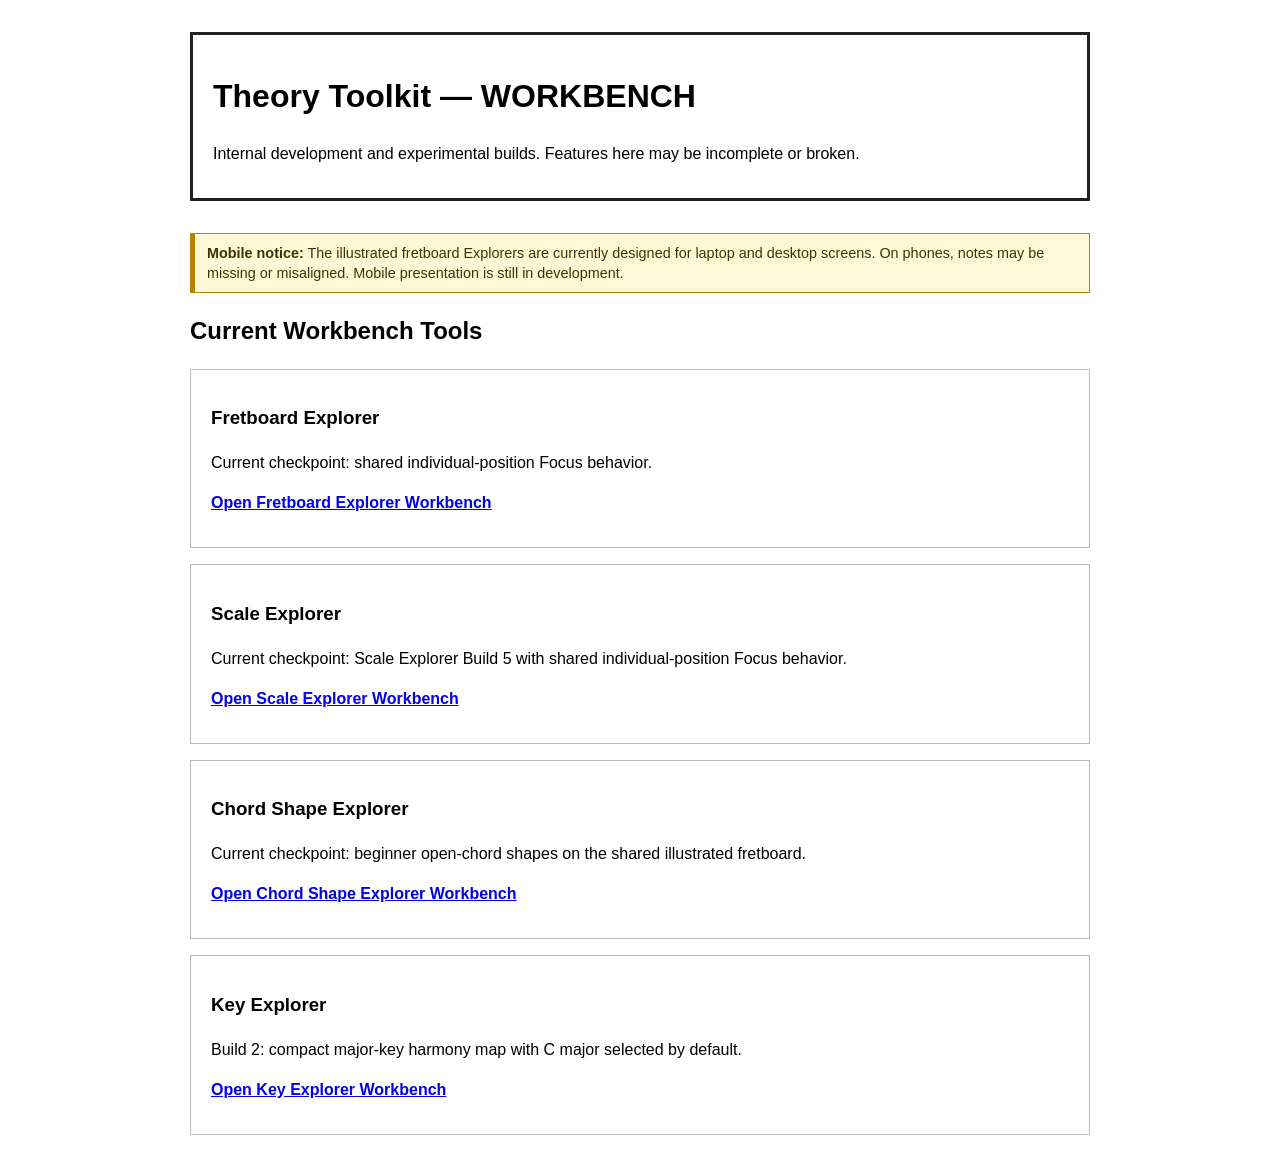
==== index.html @ bdc7e0fc "Add prominent mobile fretboard notice" ====
<!doctype html>
<html lang="en">
<head>
  <meta charset="utf-8">
  <meta name="viewport" content="width=device-width, initial-scale=1">
  <title>Theory Toolkit — Workbench</title>
  <style>
    body { font-family: sans-serif; max-width: 900px; margin: 2rem auto; padding: 0 1rem; line-height: 1.5; }
    .banner { border: 3px solid #222; padding: 1rem 1.25rem; margin-bottom: 2rem; }
    .tool { border: 1px solid #bbb; padding: 1rem 1.25rem; margin: 1rem 0; }
    a { font-weight: bold; }
  </style>
  <link rel="stylesheet" href="src/ui/mobile-support-notice.css">
</head>
<body>
  <div class="banner">
    <h1>Theory Toolkit — WORKBENCH</h1>
    <p>Internal development and experimental builds. Features here may be incomplete or broken.</p>
  </div>

  <aside class="mobile-support-notice" role="note"><strong>Mobile notice:</strong> The illustrated fretboard Explorers are currently designed for laptop and desktop screens. On phones, notes may be missing or misaligned. Mobile presentation is still in development.</aside>

  <h2>Current Workbench Tools</h2>
  <div class="tool">
    <h3>Fretboard Explorer</h3>
    <p>Current checkpoint: shared individual-position Focus behavior.</p>
    <p><a href="fretboard-explorer.html">Open Fretboard Explorer Workbench</a></p>
  </div>
  <div class="tool">
    <h3>Scale Explorer</h3>
    <p>Current checkpoint: Scale Explorer Build 5 with shared individual-position Focus behavior.</p>
    <p><a href="scale-explorer.html">Open Scale Explorer Workbench</a></p>
  </div>
  <div class="tool">
    <h3>Chord Shape Explorer</h3>
    <p>Current checkpoint: beginner open-chord shapes on the shared illustrated fretboard.</p>
    <p><a href="chord-shape-explorer.html">Open Chord Shape Explorer Workbench</a></p>
  </div>
  <div class="tool">
    <h3>Key Explorer</h3>
    <p>Build 2: compact major-key harmony map with C major selected by default.</p>
    <p><a href="key-explorer.html">Open Key Explorer Workbench</a></p>
  </div>
</body>
</html>
---- src/ui/mobile-support-notice.css ----
.mobile-support-notice {
  margin: .7rem 0 1rem;
  padding: .55rem .75rem;
  border: 1px solid #b88300;
  border-left: 5px solid #b88300;
  background: #fff7d6;
  color: #3f3300;
  font-size: .9rem;
  line-height: 1.4;
}

.mobile-support-notice strong {
  display: inline;
}

@media (max-width: 760px) {
  .mobile-support-notice {
    margin: .75rem 0 1rem;
    padding: .8rem;
    border-width: 2px 2px 2px 6px;
    background: #fff0ae;
    font-size: 1rem;
  }

  .mobile-support-notice strong {
    display: block;
    margin-bottom: .25rem;
  }
}
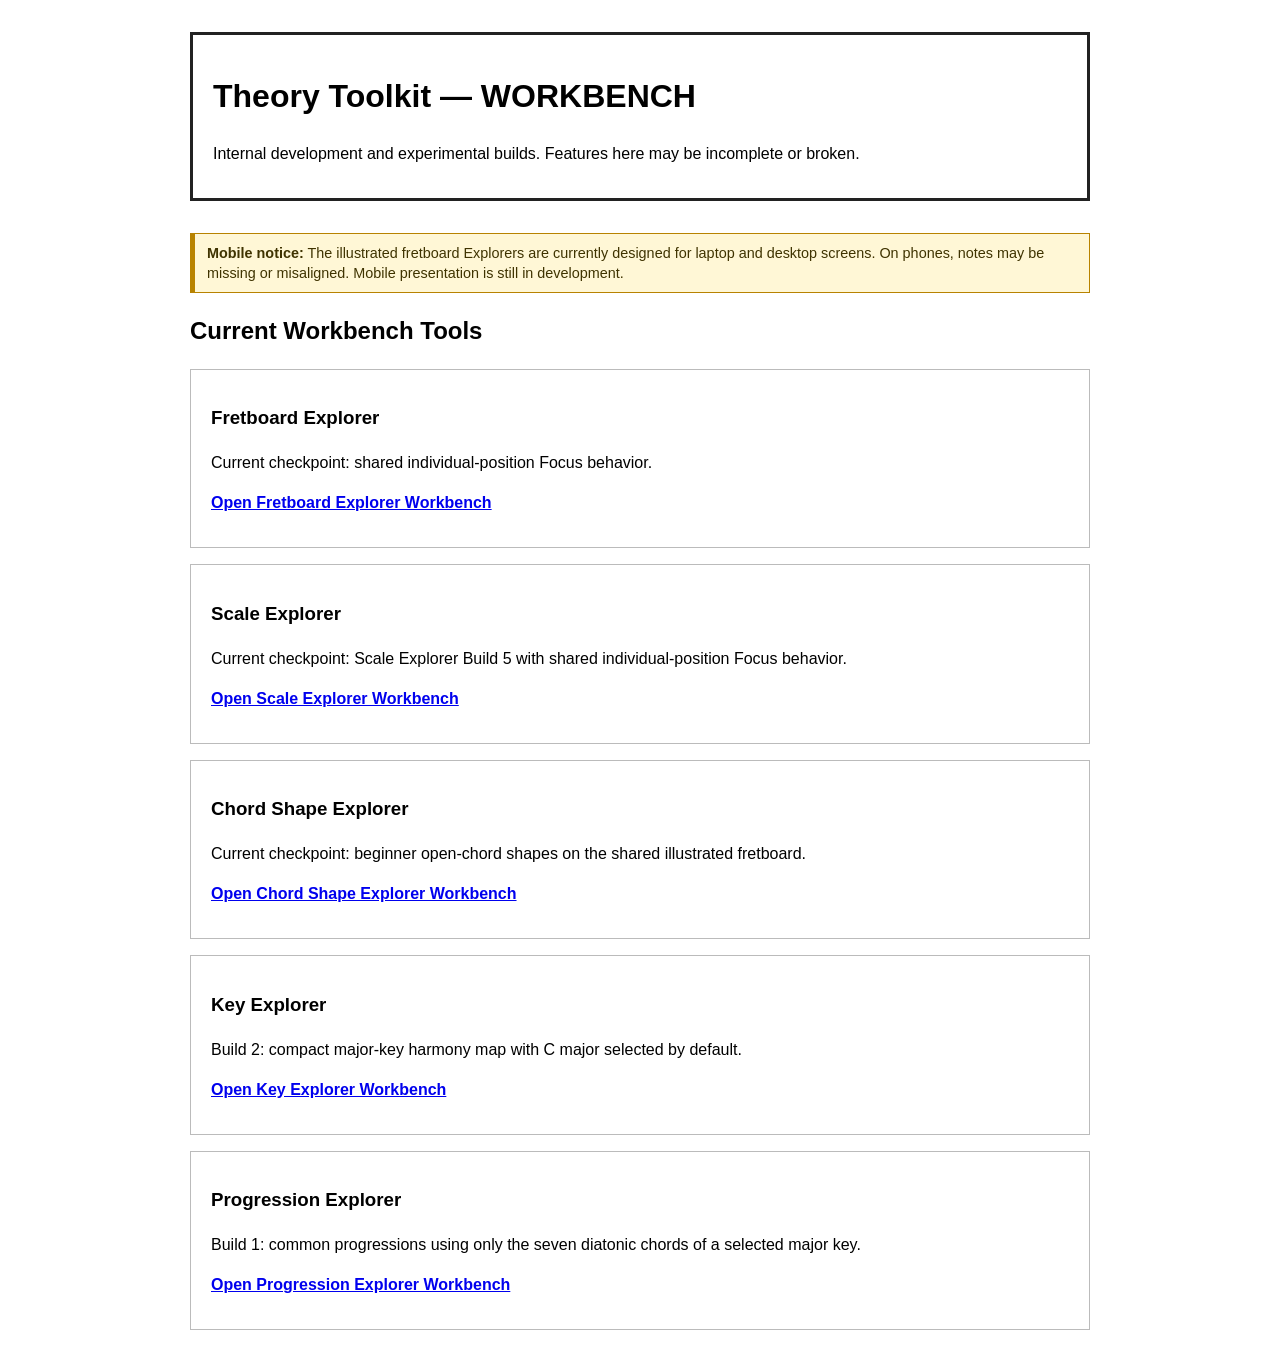
==== commit bd67474e: "Link Progression Explorer from workbench" ====
--- a/index.html
+++ b/index.html
@@ -41,5 +41,10 @@
     <p>Build 2: compact major-key harmony map with C major selected by default.</p>
     <p><a href="key-explorer.html">Open Key Explorer Workbench</a></p>
   </div>
+  <div class="tool">
+    <h3>Progression Explorer</h3>
+    <p>Build 1: common progressions using only the seven diatonic chords of a selected major key.</p>
+    <p><a href="progression-explorer.html">Open Progression Explorer Workbench</a></p>
+  </div>
 </body>
 </html>
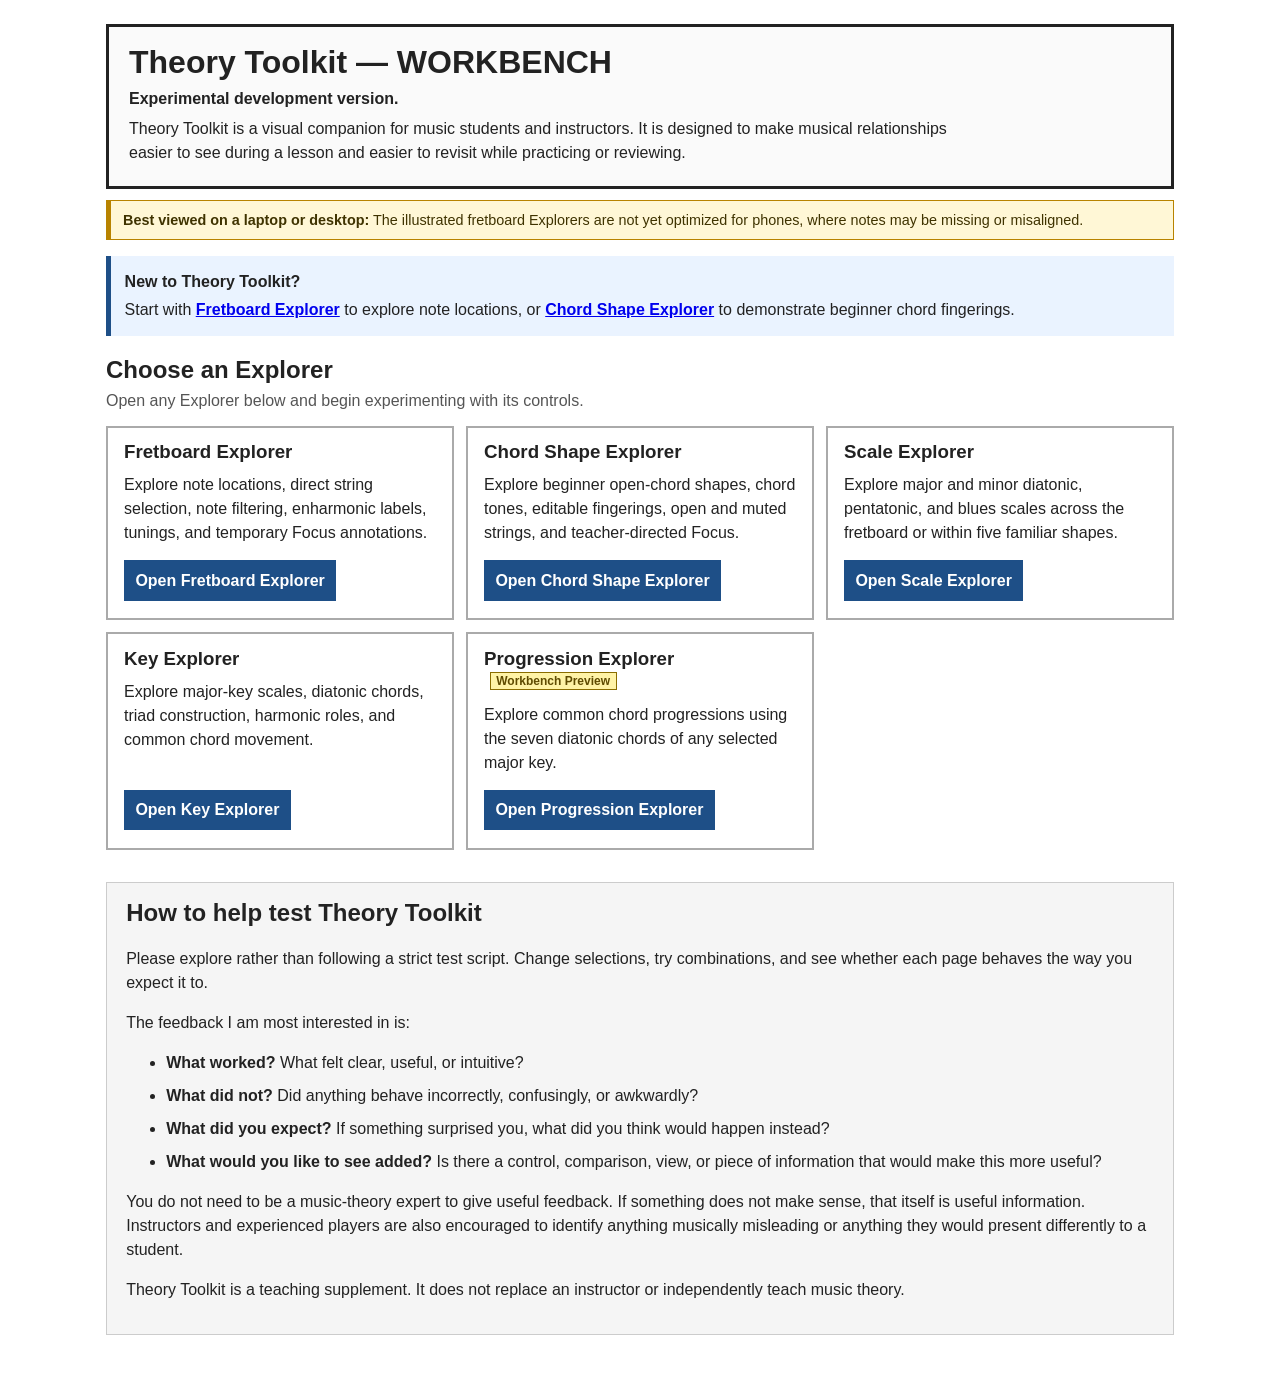
==== commit afa8eb19: "Bring Explorer choices above testing guidance" ====
--- a/index.html
+++ b/index.html
@@ -5,46 +5,110 @@
   <meta name="viewport" content="width=device-width, initial-scale=1">
   <title>Theory Toolkit — Workbench</title>
   <style>
-    body { font-family: sans-serif; max-width: 900px; margin: 2rem auto; padding: 0 1rem; line-height: 1.5; }
-    .banner { border: 3px solid #222; padding: 1rem 1.25rem; margin-bottom: 2rem; }
-    .tool { border: 1px solid #bbb; padding: 1rem 1.25rem; margin: 1rem 0; }
+    :root {
+      --border: #aaa;
+      --soft-border: #ccc;
+      --surface: #f5f5f5;
+      --accent: #1e4f87;
+      --accent-soft: #eaf3ff;
+      --new: #fff3a6;
+      --new-ink: #5f4b00;
+    }
+    * { box-sizing: border-box; }
+    body { font-family: sans-serif; max-width: 1100px; margin: 1.5rem auto 3rem; padding: 0 1rem; line-height: 1.5; color: #222; }
+    h1, h2, h3 { line-height: 1.2; }
     a { font-weight: bold; }
+    .hero { border: 3px solid #222; padding: 1rem 1.25rem; background: #fafafa; }
+    .hero h1 { margin: 0 0 .35rem; }
+    .hero p { max-width: 850px; margin: .35rem 0; }
+    .workbench-mark { font-weight: bold; }
+    .start-note { margin: 1rem 0 .8rem; padding: .7rem .85rem; border-left: 5px solid var(--accent); background: var(--accent-soft); }
+    .start-note p { margin: .2rem 0; }
+    .section-heading { margin: 1.25rem 0 .25rem; }
+    .section-intro { margin: 0 0 .8rem; color: #555; }
+    .tool-grid { display: grid; grid-template-columns: repeat(auto-fit, minmax(280px, 1fr)); gap: .75rem; }
+    .tool { display: flex; flex-direction: column; min-height: 12rem; padding: .85rem 1rem; border: 2px solid var(--border); background: #fff; }
+    .tool:hover { border-color: var(--accent); background: #f8fbff; }
+    .tool h3 { margin: 0 0 .35rem; }
+    .tool p { margin: .25rem 0; }
+    .tool-link { margin-top: auto !important; padding-top: .7rem; }
+    .tool-link a { display: inline-block; padding: .45rem .65rem; border: 1px solid var(--accent); background: var(--accent); color: #fff; text-decoration: none; }
+    .tool-link a:hover, .tool-link a:focus { background: #153b68; }
+    .new-feature { display: inline-block; margin-left: .35rem; padding: .05rem .35rem; border: 1px solid #8a6d00; background: var(--new); color: var(--new-ink); font-size: .75rem; vertical-align: .15rem; }
+    .tester-note { margin-top: 2rem; padding: 1rem 1.2rem; border: 1px solid var(--soft-border); background: var(--surface); }
+    .tester-note h2 { margin-top: 0; }
+    .tester-note li { margin: .55rem 0; }
+    @media (max-width: 650px) {
+      body { margin-top: .75rem; }
+      .hero { padding: .8rem .9rem; }
+      .tool-grid { grid-template-columns: 1fr; }
+    }
   </style>
   <link rel="stylesheet" href="src/ui/mobile-support-notice.css">
 </head>
 <body>
-  <div class="banner">
+  <header class="hero">
     <h1>Theory Toolkit — WORKBENCH</h1>
-    <p>Internal development and experimental builds. Features here may be incomplete or broken.</p>
+    <p class="workbench-mark">Experimental development version.</p>
+    <p>Theory Toolkit is a visual companion for music students and instructors. It is designed to make musical relationships easier to see during a lesson and easier to revisit while practicing or reviewing.</p>
+  </header>
+
+  <aside class="mobile-support-notice" role="note"><strong>Best viewed on a laptop or desktop:</strong> The illustrated fretboard Explorers are not yet optimized for phones, where notes may be missing or misaligned.</aside>
+
+  <div class="start-note">
+    <p><strong>New to Theory Toolkit?</strong></p>
+    <p>Start with <a href="fretboard-explorer.html">Fretboard Explorer</a> to explore note locations, or <a href="chord-shape-explorer.html">Chord Shape Explorer</a> to demonstrate beginner chord fingerings.</p>
   </div>
 
-  <aside class="mobile-support-notice" role="note"><strong>Mobile notice:</strong> The illustrated fretboard Explorers are currently designed for laptop and desktop screens. On phones, notes may be missing or misaligned. Mobile presentation is still in development.</aside>
+  <main>
+    <h2 class="section-heading" id="explorers">Choose an Explorer</h2>
+    <p class="section-intro">Open any Explorer below and begin experimenting with its controls.</p>
 
-  <h2>Current Workbench Tools</h2>
-  <div class="tool">
-    <h3>Fretboard Explorer</h3>
-    <p>Current checkpoint: shared individual-position Focus behavior.</p>
-    <p><a href="fretboard-explorer.html">Open Fretboard Explorer Workbench</a></p>
-  </div>
-  <div class="tool">
-    <h3>Scale Explorer</h3>
-    <p>Current checkpoint: Scale Explorer Build 5 with shared individual-position Focus behavior.</p>
-    <p><a href="scale-explorer.html">Open Scale Explorer Workbench</a></p>
-  </div>
-  <div class="tool">
-    <h3>Chord Shape Explorer</h3>
-    <p>Current checkpoint: beginner open-chord shapes on the shared illustrated fretboard.</p>
-    <p><a href="chord-shape-explorer.html">Open Chord Shape Explorer Workbench</a></p>
-  </div>
-  <div class="tool">
-    <h3>Key Explorer</h3>
-    <p>Build 2: compact major-key harmony map with C major selected by default.</p>
-    <p><a href="key-explorer.html">Open Key Explorer Workbench</a></p>
-  </div>
-  <div class="tool">
-    <h3>Progression Explorer</h3>
-    <p>Build 1: common progressions using only the seven diatonic chords of a selected major key.</p>
-    <p><a href="progression-explorer.html">Open Progression Explorer Workbench</a></p>
-  </div>
+    <div class="tool-grid">
+      <article class="tool">
+        <h3>Fretboard Explorer</h3>
+        <p>Explore note locations, direct string selection, note filtering, enharmonic labels, tunings, and temporary Focus annotations.</p>
+        <p class="tool-link"><a href="fretboard-explorer.html">Open Fretboard Explorer</a></p>
+      </article>
+
+      <article class="tool">
+        <h3>Chord Shape Explorer</h3>
+        <p>Explore beginner open-chord shapes, chord tones, editable fingerings, open and muted strings, and teacher-directed Focus.</p>
+        <p class="tool-link"><a href="chord-shape-explorer.html">Open Chord Shape Explorer</a></p>
+      </article>
+
+      <article class="tool">
+        <h3>Scale Explorer</h3>
+        <p>Explore major and minor diatonic, pentatonic, and blues scales across the fretboard or within five familiar shapes.</p>
+        <p class="tool-link"><a href="scale-explorer.html">Open Scale Explorer</a></p>
+      </article>
+
+      <article class="tool">
+        <h3>Key Explorer</h3>
+        <p>Explore major-key scales, diatonic chords, triad construction, harmonic roles, and common chord movement.</p>
+        <p class="tool-link"><a href="key-explorer.html">Open Key Explorer</a></p>
+      </article>
+
+      <article class="tool">
+        <h3>Progression Explorer <span class="new-feature">Workbench Preview</span></h3>
+        <p>Explore common chord progressions using the seven diatonic chords of any selected major key.</p>
+        <p class="tool-link"><a href="progression-explorer.html">Open Progression Explorer</a></p>
+      </article>
+    </div>
+
+    <section class="tester-note" aria-labelledby="testing-heading">
+      <h2 id="testing-heading">How to help test Theory Toolkit</h2>
+      <p>Please explore rather than following a strict test script. Change selections, try combinations, and see whether each page behaves the way you expect it to.</p>
+      <p>The feedback I am most interested in is:</p>
+      <ul>
+        <li><strong>What worked?</strong> What felt clear, useful, or intuitive?</li>
+        <li><strong>What did not?</strong> Did anything behave incorrectly, confusingly, or awkwardly?</li>
+        <li><strong>What did you expect?</strong> If something surprised you, what did you think would happen instead?</li>
+        <li><strong>What would you like to see added?</strong> Is there a control, comparison, view, or piece of information that would make this more useful?</li>
+      </ul>
+      <p>You do not need to be a music-theory expert to give useful feedback. If something does not make sense, that itself is useful information. Instructors and experienced players are also encouraged to identify anything musically misleading or anything they would present differently to a student.</p>
+      <p>Theory Toolkit is a teaching supplement. It does not replace an instructor or independently teach music theory.</p>
+    </section>
+  </main>
 </body>
 </html>
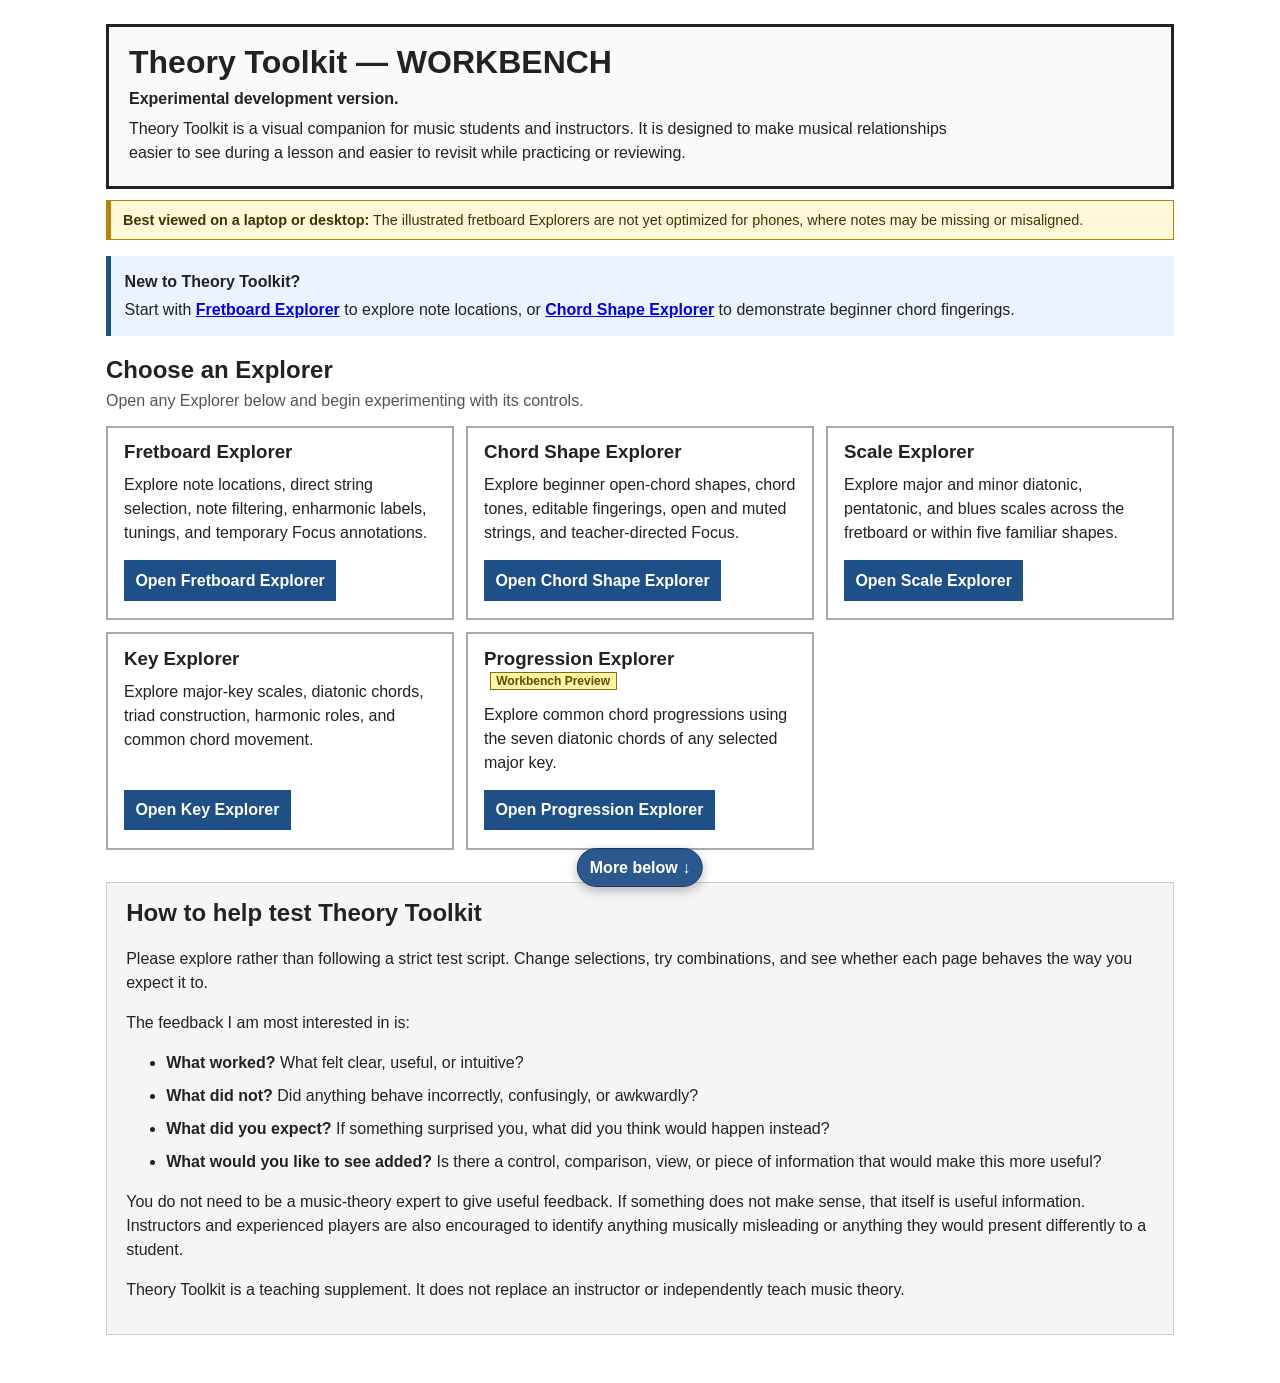
==== commit cc643bc7: "Add landing page scroll cue" ====
--- a/index.html
+++ b/index.html
@@ -38,6 +38,32 @@
     .tester-note { margin-top: 2rem; padding: 1rem 1.2rem; border: 1px solid var(--soft-border); background: var(--surface); }
     .tester-note h2 { margin-top: 0; }
     .tester-note li { margin: .55rem 0; }
+    .scroll-cue {
+      position: fixed;
+      left: 50%;
+      bottom: .8rem;
+      z-index: 30;
+      padding: .4rem .75rem;
+      border: 1px solid #153b68;
+      border-radius: 999px;
+      background: rgba(30, 79, 135, .94);
+      color: #fff;
+      font: inherit;
+      font-weight: bold;
+      box-shadow: 0 .2rem .65rem rgba(0, 0, 0, .28);
+      cursor: pointer;
+      transform: translateX(-50%);
+      animation: scroll-nudge 1.8s ease-in-out infinite;
+    }
+    .scroll-cue[hidden] { display: none; }
+    .scroll-cue:hover, .scroll-cue:focus-visible { background: #153b68; }
+    @keyframes scroll-nudge {
+      0%, 65%, 100% { transform: translate(-50%, 0); }
+      78% { transform: translate(-50%, .28rem); }
+    }
+    @media (prefers-reduced-motion: reduce) {
+      .scroll-cue { animation: none; }
+    }
     @media (max-width: 650px) {
       body { margin-top: .75rem; }
       .hero { padding: .8rem .9rem; }
@@ -110,5 +136,24 @@
       <p>Theory Toolkit is a teaching supplement. It does not replace an instructor or independently teach music theory.</p>
     </section>
   </main>
+
+  <button type="button" class="scroll-cue" id="scroll-cue" aria-label="Scroll down to see more">More below ↓</button>
+
+  <script>
+    const scrollCue = document.querySelector("#scroll-cue");
+
+    function updateScrollCue() {
+      const page = document.documentElement;
+      const hasMoreBelow = window.scrollY + window.innerHeight < page.scrollHeight - 32;
+      scrollCue.hidden = !hasMoreBelow;
+    }
+
+    scrollCue.addEventListener("click", () => {
+      window.scrollBy({ top: window.innerHeight * .75, behavior: "smooth" });
+    });
+    window.addEventListener("scroll", updateScrollCue, { passive: true });
+    window.addEventListener("resize", updateScrollCue);
+    updateScrollCue();
+  </script>
 </body>
 </html>
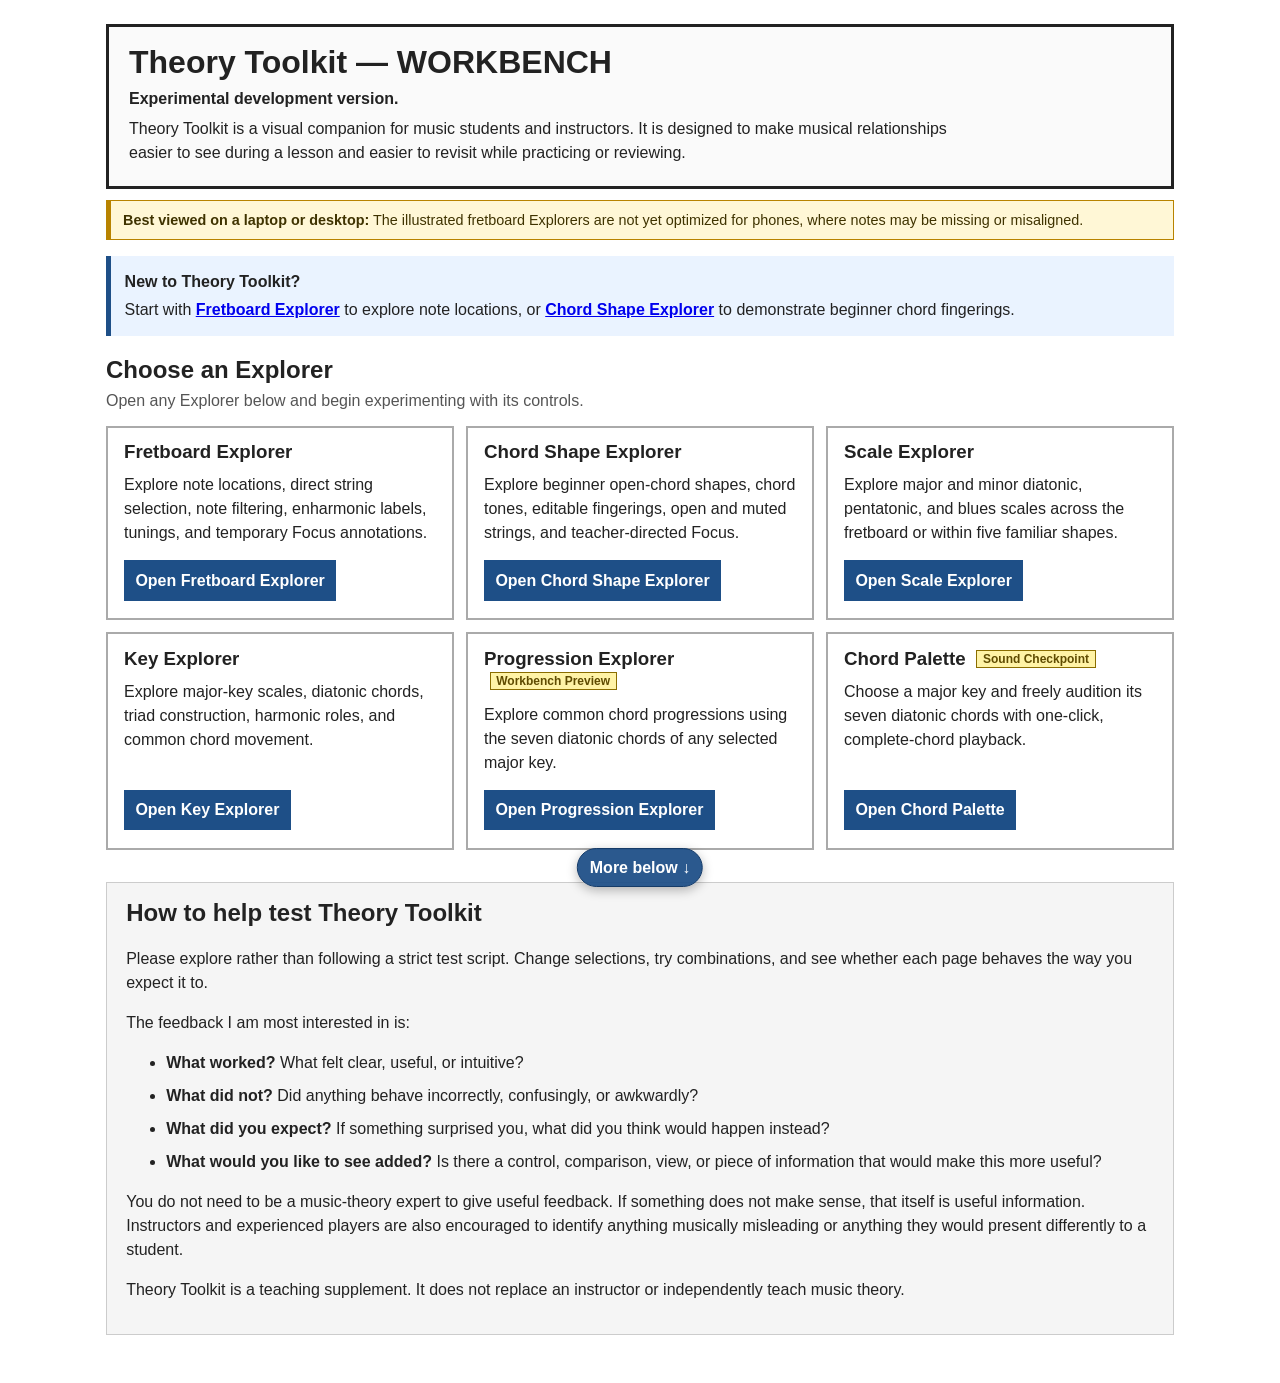
==== commit bb926a4a: "Add atomic diatonic Chord Palette sound checkpoint" ====
--- a/index.html
+++ b/index.html
@@ -120,6 +120,12 @@
         <p>Explore common chord progressions using the seven diatonic chords of any selected major key.</p>
         <p class="tool-link"><a href="progression-explorer.html">Open Progression Explorer</a></p>
       </article>
+
+      <article class="tool">
+        <h3>Chord Palette <span class="new-feature">Sound Checkpoint</span></h3>
+        <p>Choose a major key and freely audition its seven diatonic chords with one-click, complete-chord playback.</p>
+        <p class="tool-link"><a href="chord-palette.html">Open Chord Palette</a></p>
+      </article>
     </div>
 
     <section class="tester-note" aria-labelledby="testing-heading">
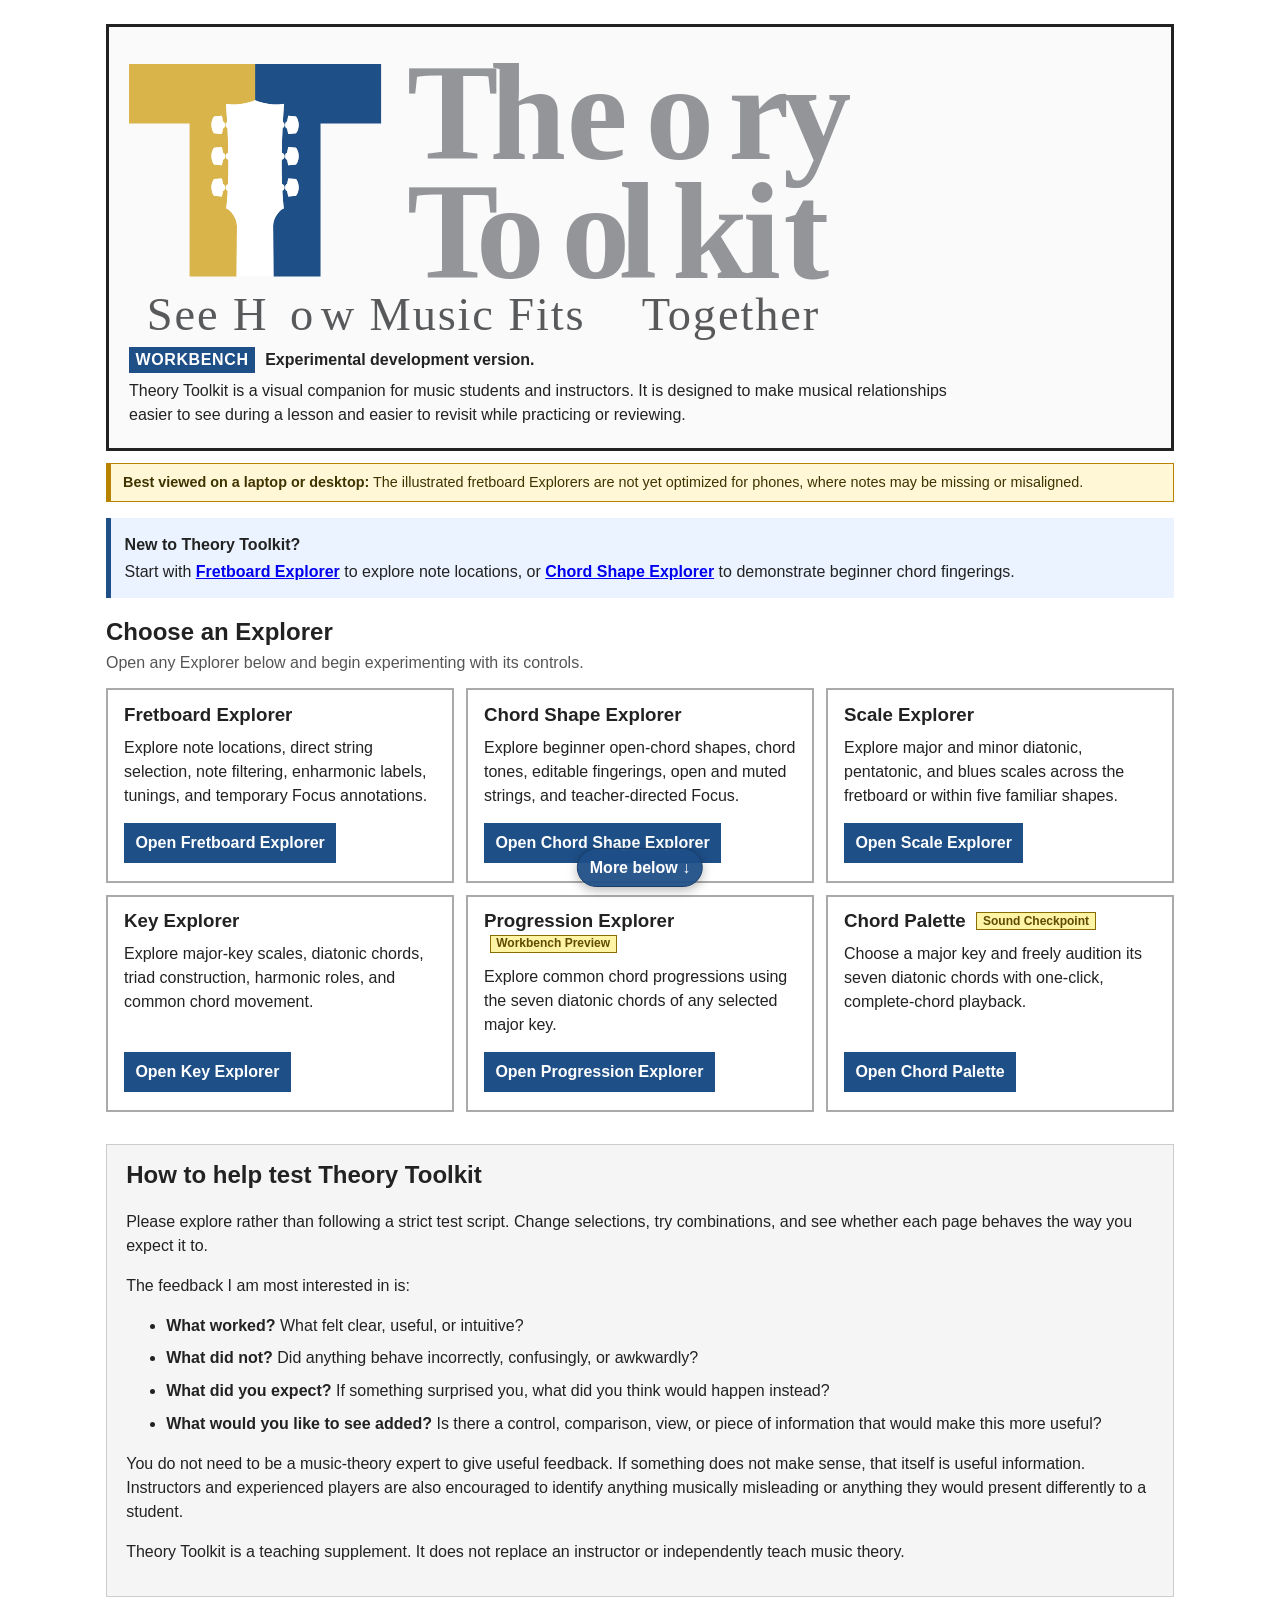
==== commit 674e81f5: "Add Theory Toolkit branding preview" ====
--- a/index.html
+++ b/index.html
@@ -4,6 +4,9 @@
   <meta charset="utf-8">
   <meta name="viewport" content="width=device-width, initial-scale=1">
   <title>Theory Toolkit — Workbench</title>
+  <link rel="icon" type="image/png" sizes="32x32" href="./assets/brand/favicon-32.png">
+  <link rel="icon" type="image/png" sizes="512x512" href="./assets/brand/favicon-512.png">
+  <link rel="apple-touch-icon" sizes="180x180" href="./assets/brand/apple-touch-icon.png">
   <style>
     :root {
       --border: #aaa;
@@ -19,9 +22,11 @@
     h1, h2, h3 { line-height: 1.2; }
     a { font-weight: bold; }
     .hero { border: 3px solid #222; padding: 1rem 1.25rem; background: #fafafa; }
-    .hero h1 { margin: 0 0 .35rem; }
+    .brand-heading { margin: 0; }
+    .brand-logo { display: block; width: min(46rem, 100%); height: auto; }
     .hero p { max-width: 850px; margin: .35rem 0; }
     .workbench-mark { font-weight: bold; }
+    .workbench-label { display: inline-block; margin-right: .35rem; padding: .08rem .4rem; background: var(--accent); color: #fff; letter-spacing: .04em; }
     .start-note { margin: 1rem 0 .8rem; padding: .7rem .85rem; border-left: 5px solid var(--accent); background: var(--accent-soft); }
     .start-note p { margin: .2rem 0; }
     .section-heading { margin: 1.25rem 0 .25rem; }
@@ -74,8 +79,8 @@
 </head>
 <body>
   <header class="hero">
-    <h1>Theory Toolkit — WORKBENCH</h1>
-    <p class="workbench-mark">Experimental development version.</p>
+    <h1 class="brand-heading"><img class="brand-logo" src="./assets/brand/theory-toolkit-logo.svg" alt="Theory Toolkit — See How Music Fits Together"></h1>
+    <p class="workbench-mark"><span class="workbench-label">WORKBENCH</span> Experimental development version.</p>
     <p>Theory Toolkit is a visual companion for music students and instructors. It is designed to make musical relationships easier to see during a lesson and easier to revisit while practicing or reviewing.</p>
   </header>
 
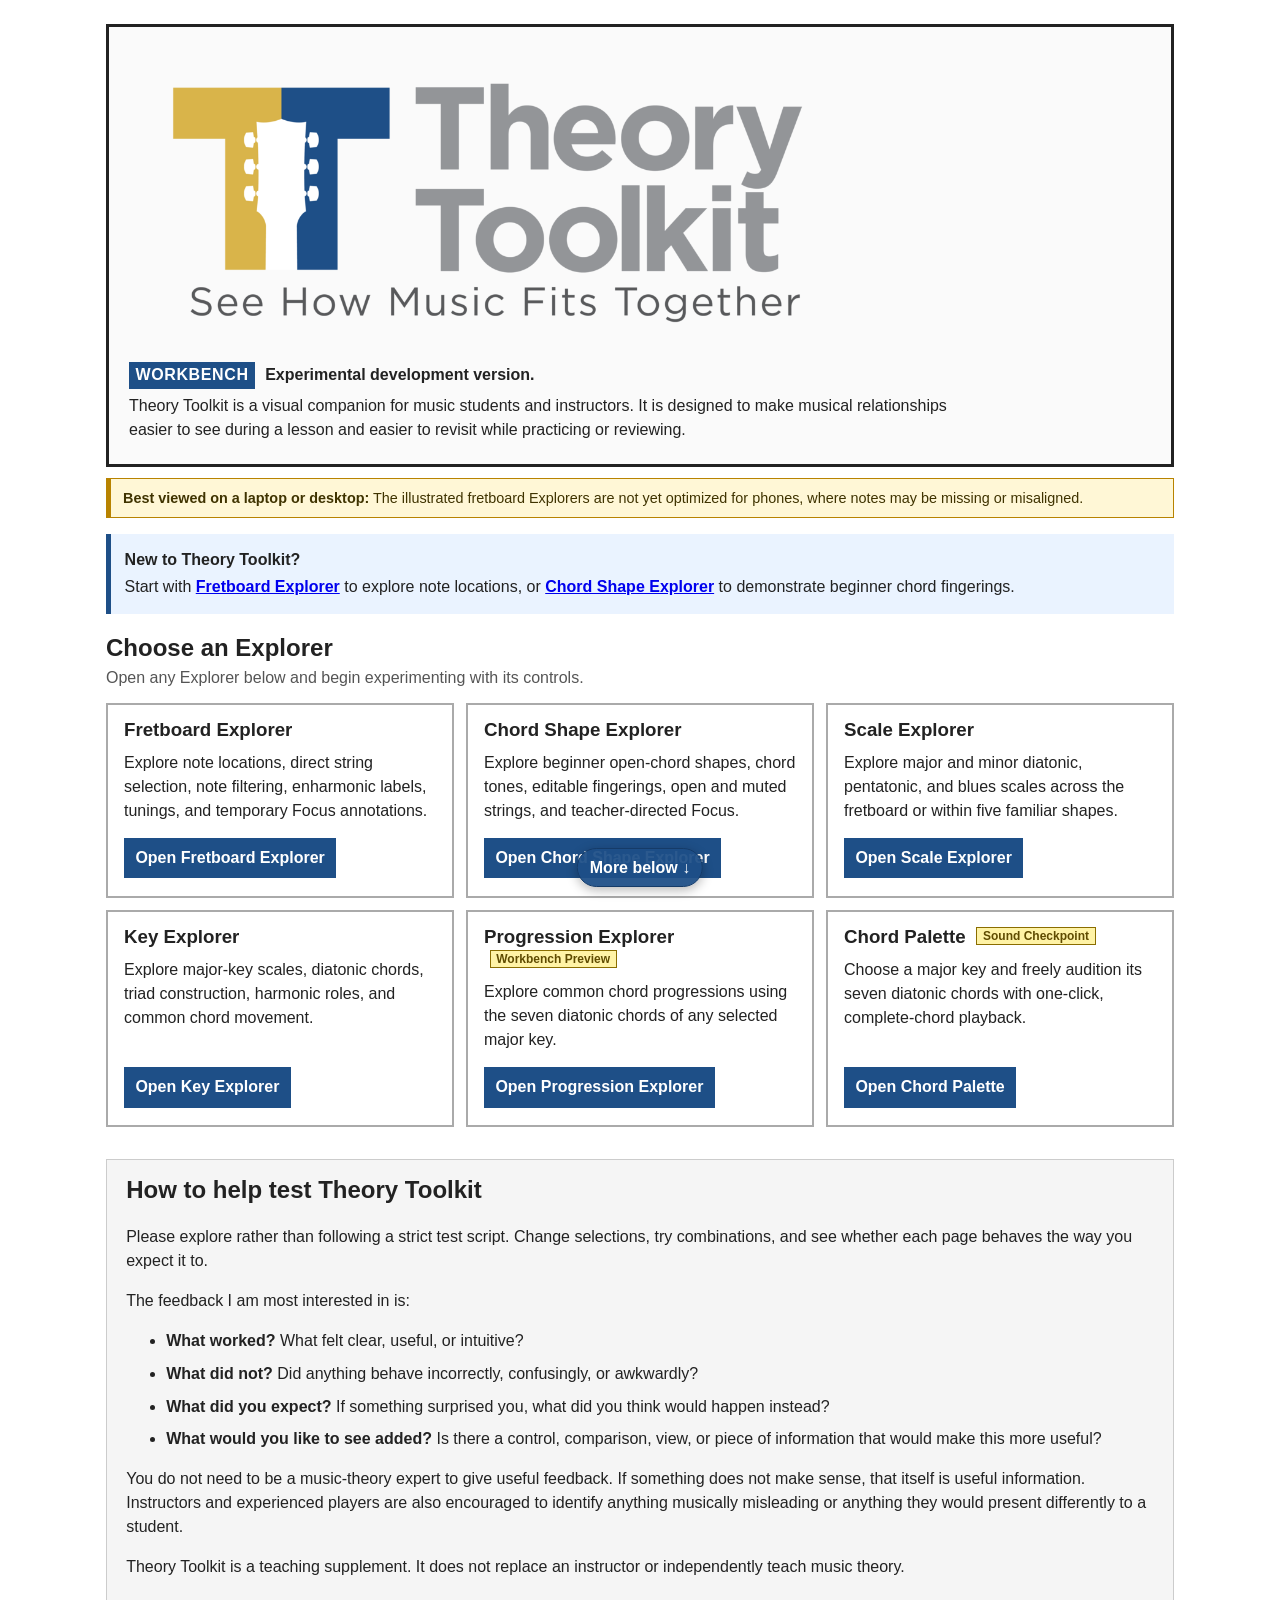
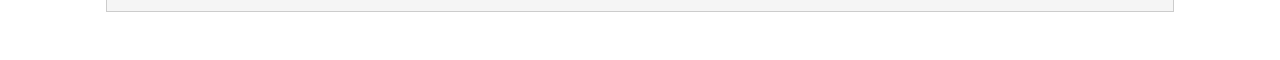
==== commit 7b752e16: "Preserve logo typography in browser" ====
--- a/index.html
+++ b/index.html
@@ -79,7 +79,7 @@
 </head>
 <body>
   <header class="hero">
-    <h1 class="brand-heading"><img class="brand-logo" src="./assets/brand/theory-toolkit-logo.svg" alt="Theory Toolkit — See How Music Fits Together"></h1>
+    <h1 class="brand-heading"><img class="brand-logo" src="./assets/brand/theory-toolkit-logo.png" alt="Theory Toolkit — See How Music Fits Together"></h1>
     <p class="workbench-mark"><span class="workbench-label">WORKBENCH</span> Experimental development version.</p>
     <p>Theory Toolkit is a visual companion for music students and instructors. It is designed to make musical relationships easier to see during a lesson and easier to revisit while practicing or reviewing.</p>
   </header>
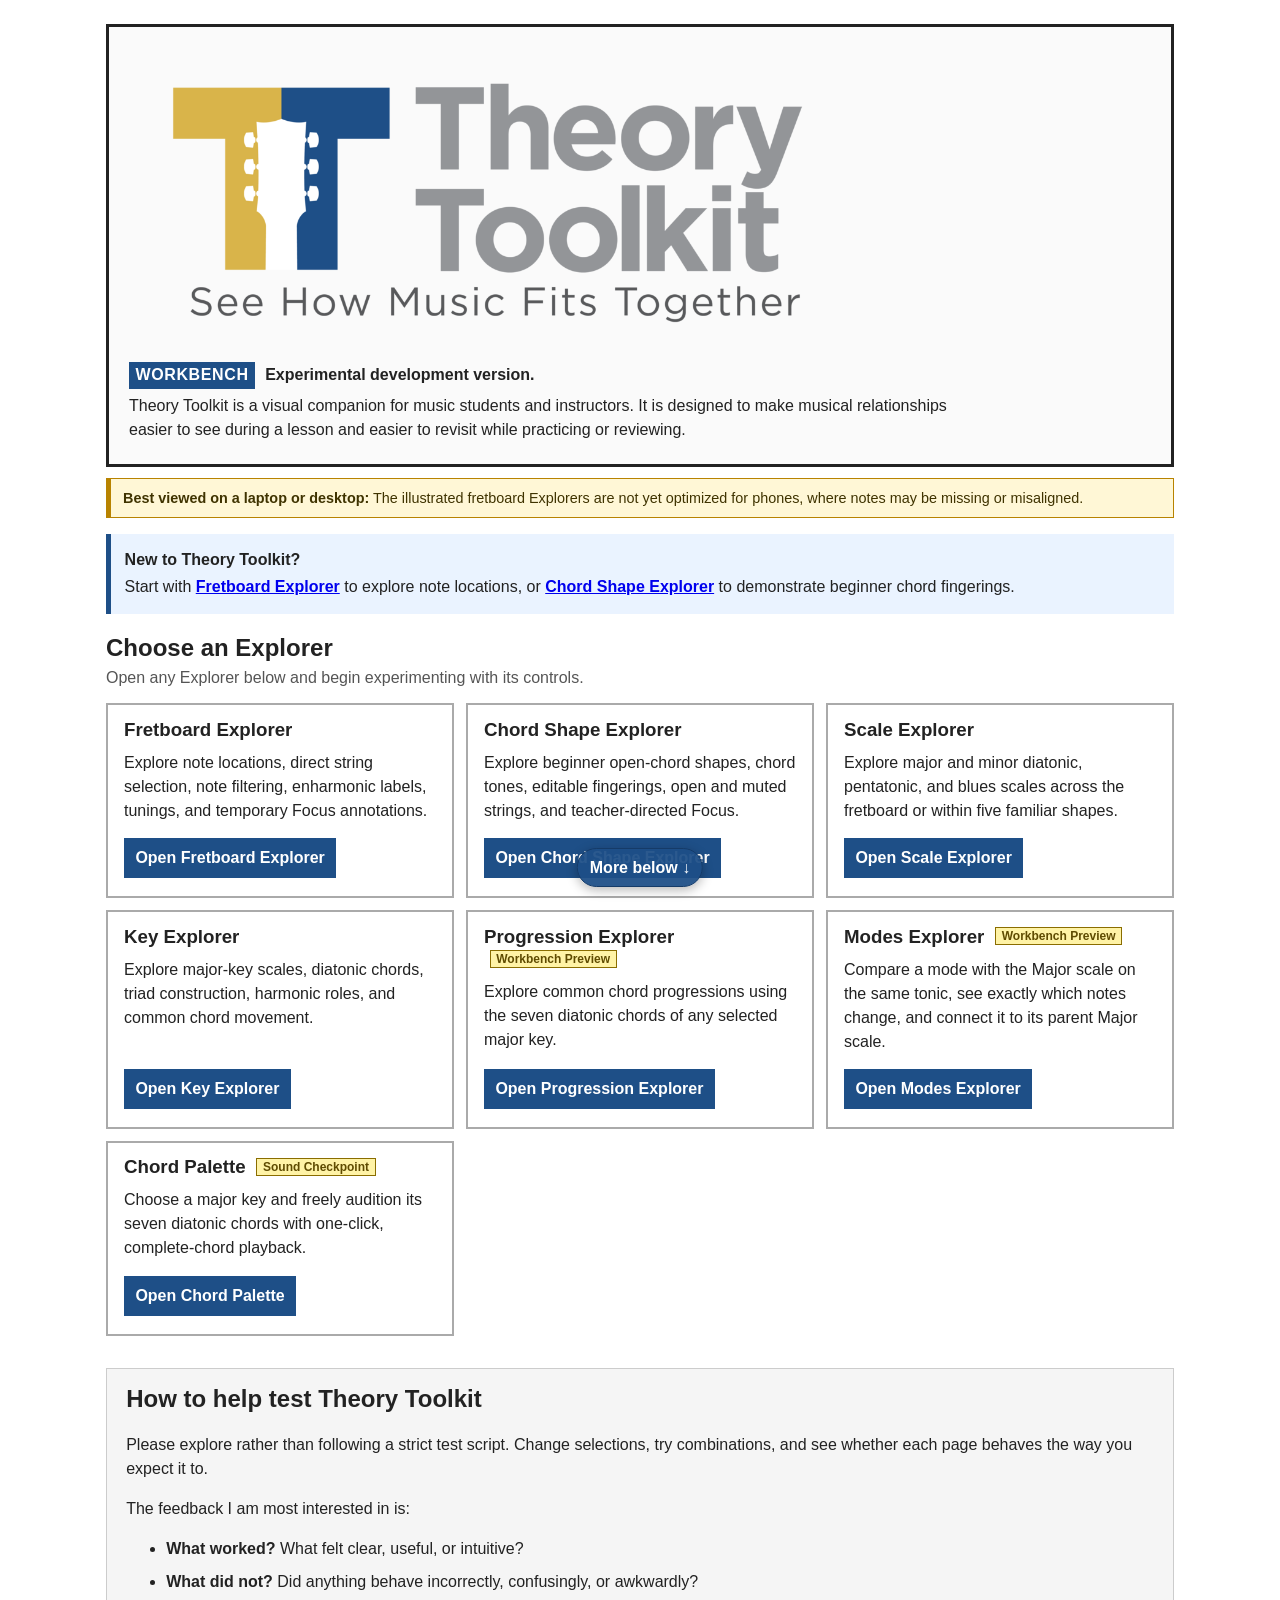
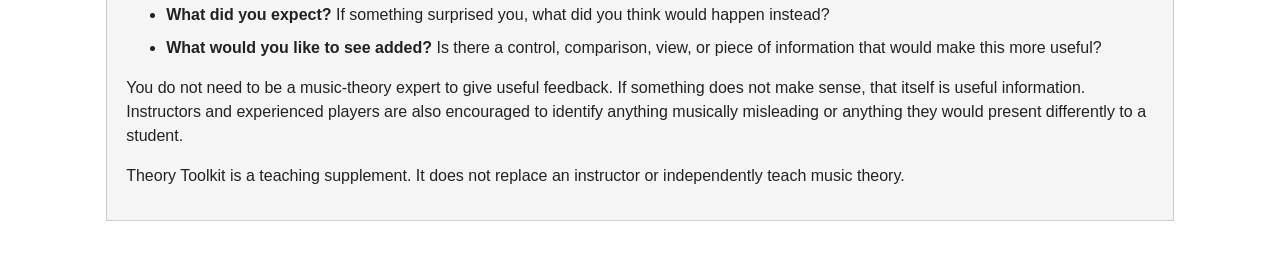
==== commit 5e0a22cb: "Add Modes Explorer to Workbench home" ====
--- a/index.html
+++ b/index.html
@@ -127,6 +127,12 @@
       </article>
 
       <article class="tool">
+        <h3>Modes Explorer <span class="new-feature">Workbench Preview</span></h3>
+        <p>Compare a mode with the Major scale on the same tonic, see exactly which notes change, and connect it to its parent Major scale.</p>
+        <p class="tool-link"><a href="modes-explorer.html">Open Modes Explorer</a></p>
+      </article>
+
+      <article class="tool">
         <h3>Chord Palette <span class="new-feature">Sound Checkpoint</span></h3>
         <p>Choose a major key and freely audition its seven diatonic chords with one-click, complete-chord playback.</p>
         <p class="tool-link"><a href="chord-palette.html">Open Chord Palette</a></p>
